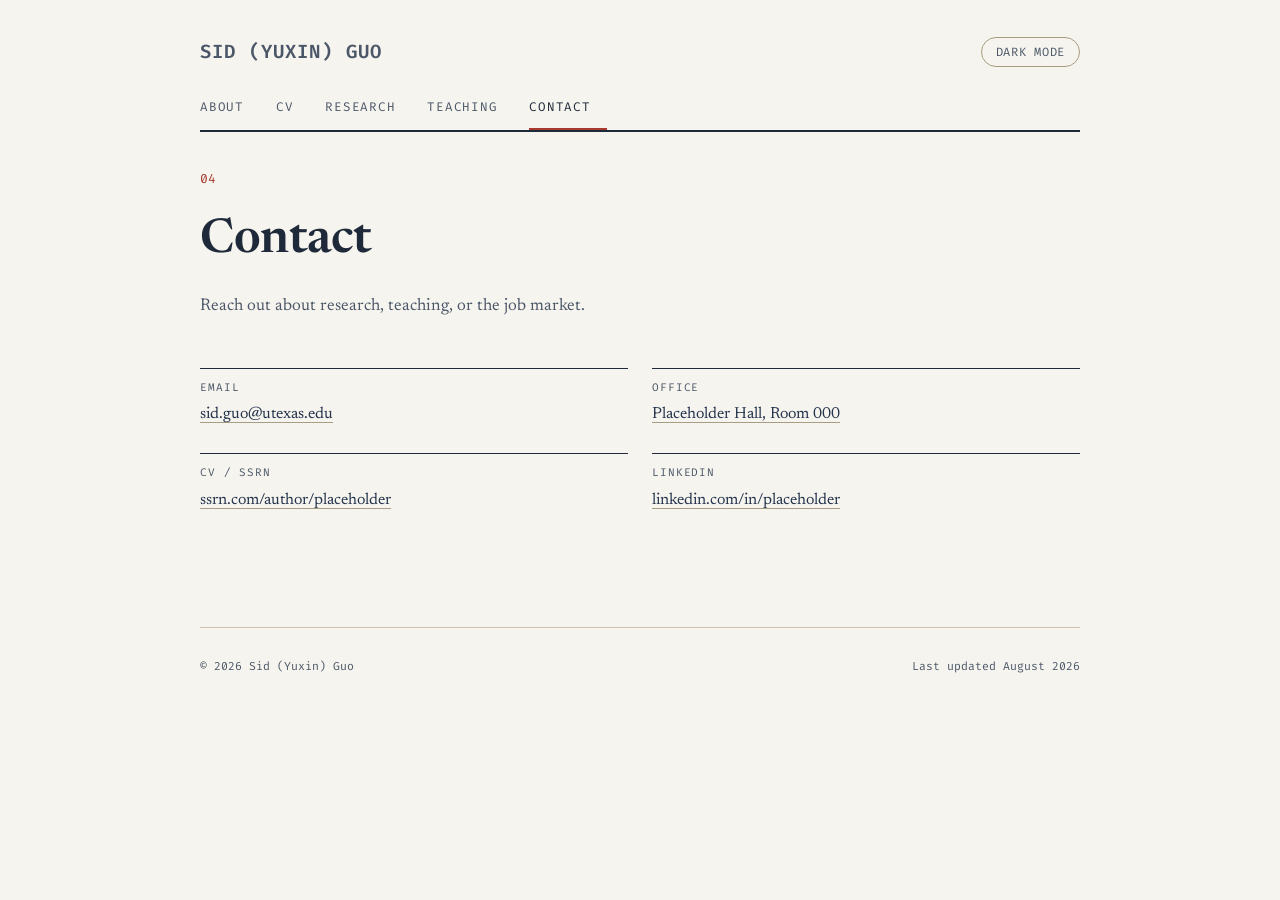
==== contact.html @ 55ad9384 "init commit" ====
<!DOCTYPE html>
<html lang="en">
<head>
<meta charset="UTF-8">
<meta name="viewport" content="width=device-width, initial-scale=1.0">
<title>Contact — Sid (Yuxin) Guo</title>
<link rel="preconnect" href="https://fonts.googleapis.com">
<link rel="preconnect" href="https://fonts.gstatic.com" crossorigin>
<link href="https://fonts.googleapis.com/css2?family=Newsreader:ital,opsz,wght@0,6..72,400;0,6..72,500;0,6..72,600;0,6..72,700;1,6..72,400&family=Fira+Code:wght@400;500;600&display=swap" rel="stylesheet">
<link rel="stylesheet" href="style.css">
<script src="theme.js"></script>
</head>
<body>

<div class="wrap">

  <header class="top fade-in">
    <div class="top-row">
      <a class="eyebrow-mini" href="index.html">Sid (Yuxin) Guo</a>
      <button id="theme-toggle" class="theme-toggle" type="button">Dark mode</button>
    </div>
    <nav class="tabs">
      <a href="index.html">About</a>
      <a href="cv.html">CV</a>
      <a href="research.html">Research</a>
      <a href="teaching.html">Teaching</a>
      <a href="contact.html" class="active">Contact</a>
    </nav>
  </header>

  <main>
    <section class="page-head fade-in" style="padding-bottom:0;">
      <span class="line-no mono">04</span>
      <h1>Contact</h1>
      <p class="lede">Reach out about research, teaching, or the job market.</p>
    </section>

    <section style="padding-top:6px;">
      <div class="signatures">
        <div class="sig">
          <span class="label">Email</span>
          <a href="mailto:sid.guo@utexas.edu">sid.guo@utexas.edu</a>
        </div>
        <div class="sig">
          <span class="label">Office</span>
          <a href="#">Placeholder Hall, Room 000</a>
        </div>
        <div class="sig">
          <span class="label">CV / SSRN</span>
          <a href="#">ssrn.com/author/placeholder</a>
        </div>
        <div class="sig">
          <span class="label">LinkedIn</span>
          <a href="#">linkedin.com/in/placeholder</a>
        </div>
      </div>
    </section>
  </main>

  <footer>
    <span>© 2026 Sid (Yuxin) Guo</span>
    <span>Last updated August 2026</span>
  </footer>

</div>

</body>
</html>
---- style.css ----
:root{
  --paper:#F6F4EE;
  --paper-raised:#FBFAF6;
  --ink:#1E2A3A;
  --ink-soft:#4B5768;
  --rule:#CBC3AE;
  --rule-strong:#A79D82;
  --stamp:#A63A2E;
  --navy:#24344D;
}

:root[data-theme="dark"]{
  --paper:#14181F;
  --paper-raised:#1B212B;
  --ink:#EDE9DF;
  --ink-soft:#9BA3B0;
  --rule:#2B3240;
  --rule-strong:#3D4658;
  --stamp:#D6A84F;
  --navy:#EDE9DF;
}

*{box-sizing:border-box;}
html{scroll-behavior:smooth;}

body{
  margin:0;
  background:var(--paper);
  color:var(--ink);
  font-family:'Newsreader', Georgia, serif;
  font-size:17px;
  line-height:1.65;
  -webkit-font-smoothing:antialiased;
  transition:background .2s ease, color .2s ease;
}

a{color:var(--navy);}
a:focus-visible, button:focus-visible{
  outline:2px solid var(--stamp);
  outline-offset:3px;
}

.mono{
  font-family:'Fira Code', ui-monospace, monospace;
}

/* ---------- theme toggle ---------- */
.theme-toggle{
  font-family:'Fira Code', monospace;
  font-size:12px;
  letter-spacing:.06em;
  text-transform:uppercase;
  color:var(--ink-soft);
  background:transparent;
  border:1px solid var(--rule-strong);
  border-radius:20px;
  padding:6px 14px;
  cursor:pointer;
  transition:color .15s ease, border-color .15s ease, background .15s ease;
}
.theme-toggle:hover{
  color:var(--stamp);
  border-color:var(--stamp);
}

/* ---------- shell ---------- */
.wrap{
  max-width:960px;
  margin:0 auto;
  padding:0 40px;
}

/* ---------- nav ---------- */
header.top{
  border-bottom:2px solid var(--ink);
  padding-top:36px;
}
.top-row{
  display:flex;
  justify-content:space-between;
  align-items:center;
  gap:16px;
}
.eyebrow-mini{
  font-family:'Fira Code', monospace;
  font-size:19px;
  font-weight:600;
  letter-spacing:.06em;
  text-transform:uppercase;
  color:var(--ink-soft);
  text-decoration:none;
}
.eyebrow-mini:hover{color:var(--stamp);}
nav.tabs{
  display:flex;
  flex-wrap:wrap;
  gap:0;
  margin-top:20px;
}
nav.tabs a{
  font-family:'Fira Code', monospace;
  font-size:12.5px;
  letter-spacing:.06em;
  text-transform:uppercase;
  text-decoration:none;
  color:var(--ink-soft);
  padding:10px 16px 10px 0;
  margin-right:16px;
  border-bottom:2px solid transparent;
}
nav.tabs a:hover{color:var(--stamp);}
nav.tabs a.active{
  color:var(--ink);
  border-bottom:2px solid var(--stamp);
}

/* ---------- page header (per-page title block) ---------- */
.page-head{
  padding:34px 0 6px;
}
.line-no{
  font-family:'Fira Code', monospace;
  font-size:13px;
  color:var(--stamp);
}
.page-head h1{
  margin:8px 0 0;
  font-size:clamp(2.2rem, 5.5vw, 3rem);
  font-weight:600;
  letter-spacing:-0.01em;
}
p.lede{
  max-width:60ch;
  color:var(--ink-soft);
  margin-top:12px;
}

/* ---------- hero / statement header (home page only) ---------- */
.statement-head{
  padding:34px 0 30px;
}
.head-flex{
  display:flex;
  justify-content:space-between;
  align-items:flex-start;
  gap:28px;
}
.photo-frame{
  flex:0 0 auto;
  width:200px;
  height:200px;
  margin-top:20px;
  border-radius:50%;
  border:1px solid var(--rule-strong);
  background:var(--paper-raised);
  display:flex;
  align-items:center;
  justify-content:center;
  text-align:center;
  overflow:hidden;
}
.photo-frame img{
  width:100%;
  height:100%;
  object-fit:cover;
  display:block;
}
.photo-frame .photo-label{
  font-family:'Fira Code', monospace;
  font-size:10px;
  letter-spacing:.06em;
  text-transform:uppercase;
  color:var(--ink-soft);
  padding:0 10px;
}
@media (max-width:560px){
  .head-flex{
    flex-direction:column-reverse;
  }
  .photo-frame{
    width:104px;
    height:104px;
    margin-top:0;
  }
}
.eyebrow{
  font-family:'Fira Code', monospace;
  font-size:12px;
  letter-spacing:.12em;
  text-transform:uppercase;
  color:var(--stamp);
  margin:0 0 14px;
}
h1.name{
  margin:0;
  font-size:clamp(2.4rem, 5.5vw, 3.4rem);
  font-weight:600;
  letter-spacing:-0.01em;
}
.role-line{
  margin:10px 0 0;
  font-family:'Fira Code', monospace;
  font-size:16.5px;
  color:var(--ink-soft);
}
.abstract{
  margin:22px 0 0;
  max-width:80ch;
  color:var(--ink);
  font-size:17px;
}
.abstract .tag{
  font-family:'Fira Code', monospace;
  font-size:11.5px;
  letter-spacing:.08em;
  color:var(--ink-soft);
  display:block;
  margin-bottom:6px;
  text-transform:uppercase;
}

/* ---------- balance snapshot (signature element) ---------- */
.balance{
  margin-top:30px;
  border:1px solid var(--rule-strong);
  background:var(--paper-raised);
}
.balance-title{
  font-family:'Fira Code', monospace;
  font-size:11.5px;
  letter-spacing:.1em;
  text-transform:uppercase;
  color:var(--ink-soft);
  padding:12px 18px;
  border-bottom:1px solid var(--rule);
}
.balance-cols{
  display:grid;
  grid-template-columns:1fr 1fr;
}
.balance-cols > div{padding:16px 18px;}
.balance-cols > div:first-child{border-right:1px solid var(--rule);}
.balance-cols h3{
  margin:0 0 10px;
  font-family:'Fira Code', monospace;
  font-size:11px;
  letter-spacing:.08em;
  text-transform:uppercase;
  color:var(--navy);
}
.balance-cols ul{
  margin:0; padding:0; list-style:none;
  font-size:14.5px;
  color:var(--ink-soft);
}
.balance-cols li{
  padding:5px 0;
  border-bottom:1px dashed var(--rule);
}
.balance-cols li:last-child{border-bottom:none;}
@media (max-width:520px){
  .balance-cols{grid-template-columns:1fr;}
  .balance-cols > div:first-child{border-right:none;border-bottom:1px solid var(--rule);}
}

/* ---------- page body sections ---------- */
main{
  padding-bottom:40px;
}
section{
  padding:36px 0 52px;
}

/* research list = journal entries */
.entries{
  margin-top:20px;
  display:flex;
  flex-direction:column;
}
.entry{
  display:grid;
  grid-template-columns:96px 1fr;
  gap:18px;
  padding:16px 0;
  border-top:1px dashed var(--rule);
}
.entry:first-child{border-top:none;}
.entry .status{
  font-family:'Fira Code', monospace;
  font-size:11.5px;
  color:var(--ink-soft);
  letter-spacing:.03em;
  padding-top:2px;
}
.entry h3{
  margin:0 0 6px;
  font-size:1.02rem;
  font-weight:600;
}
.entry p{
  margin:0;
  color:var(--ink-soft);
  font-size:15px;
}
@media (max-width:520px){
  .entry{grid-template-columns:1fr;}
}

/* CV = ledger rows, right-aligned dates like amounts */
.ledger-rows{margin-top:8px;}
.ledger-group{margin-bottom:26px;}
.ledger-group h3{
  font-family:'Fira Code', monospace;
  font-size:11.5px;
  letter-spacing:.08em;
  text-transform:uppercase;
  color:var(--navy);
  margin:0 0 10px;
}
.ledger-row{
  display:flex;
  justify-content:space-between;
  gap:16px;
  padding:9px 0;
  border-bottom:1px dashed var(--rule);
}
.ledger-row:last-child{border-bottom:none;}
.ledger-row .desc{font-size:15px;}
.ledger-row .amt{
  font-family:'Fira Code', monospace;
  font-size:13.5px;
  color:var(--ink-soft);
  white-space:nowrap;
}

.cv-download{
  display:inline-block;
  margin-top:22px;
  font-family:'Fira Code', monospace;
  font-size:12.5px;
  letter-spacing:.06em;
  text-transform:uppercase;
  text-decoration:none;
  color:var(--paper);
  background:var(--ink);
  padding:11px 20px;
  border:1px solid var(--ink);
  transition:background .15s ease, color .15s ease;
}
.cv-download:hover{
  background:var(--paper);
  color:var(--ink);
}

/* teaching */
.courses{
  margin-top:18px;
  display:grid;
  gap:14px;
}
.course{
  display:flex;
  justify-content:space-between;
  gap:16px;
  padding:14px 16px;
  background:var(--paper-raised);
  border:1px solid var(--rule);
}
.course .code{
  font-family:'Fira Code', monospace;
  font-size:12.5px;
  color:var(--stamp);
  white-space:nowrap;
}

/* contact / footer as signatures */
.signatures{
  margin-top:24px;
  display:grid;
  grid-template-columns:1fr 1fr;
  gap:24px;
}
.sig{
  border-top:1px solid var(--ink);
  padding-top:10px;
}
.sig .label{
  font-family:'Fira Code', monospace;
  font-size:11px;
  text-transform:uppercase;
  letter-spacing:.08em;
  color:var(--ink-soft);
  display:block;
  margin-bottom:4px;
}
.sig a{
  text-decoration:none;
  font-size:16px;
  border-bottom:1px solid var(--rule-strong);
}
.sig a:hover{color:var(--stamp); border-color:var(--stamp);}
@media (max-width:520px){
  .signatures{grid-template-columns:1fr;}
}

footer{
  padding:30px 0 60px;
  border-top:1px solid var(--rule);
  margin-top:20px;
  font-family:'Fira Code', monospace;
  font-size:11.5px;
  color:var(--ink-soft);
  display:flex;
  justify-content:space-between;
  gap:12px;
  flex-wrap:wrap;
}

@media (prefers-reduced-motion: no-preference){
  .fade-in{
    animation:fadeIn .5s ease both;
  }
  @keyframes fadeIn{
    from{opacity:0; transform:translateY(6px);}
    to{opacity:1; transform:translateY(0);}
  }
}
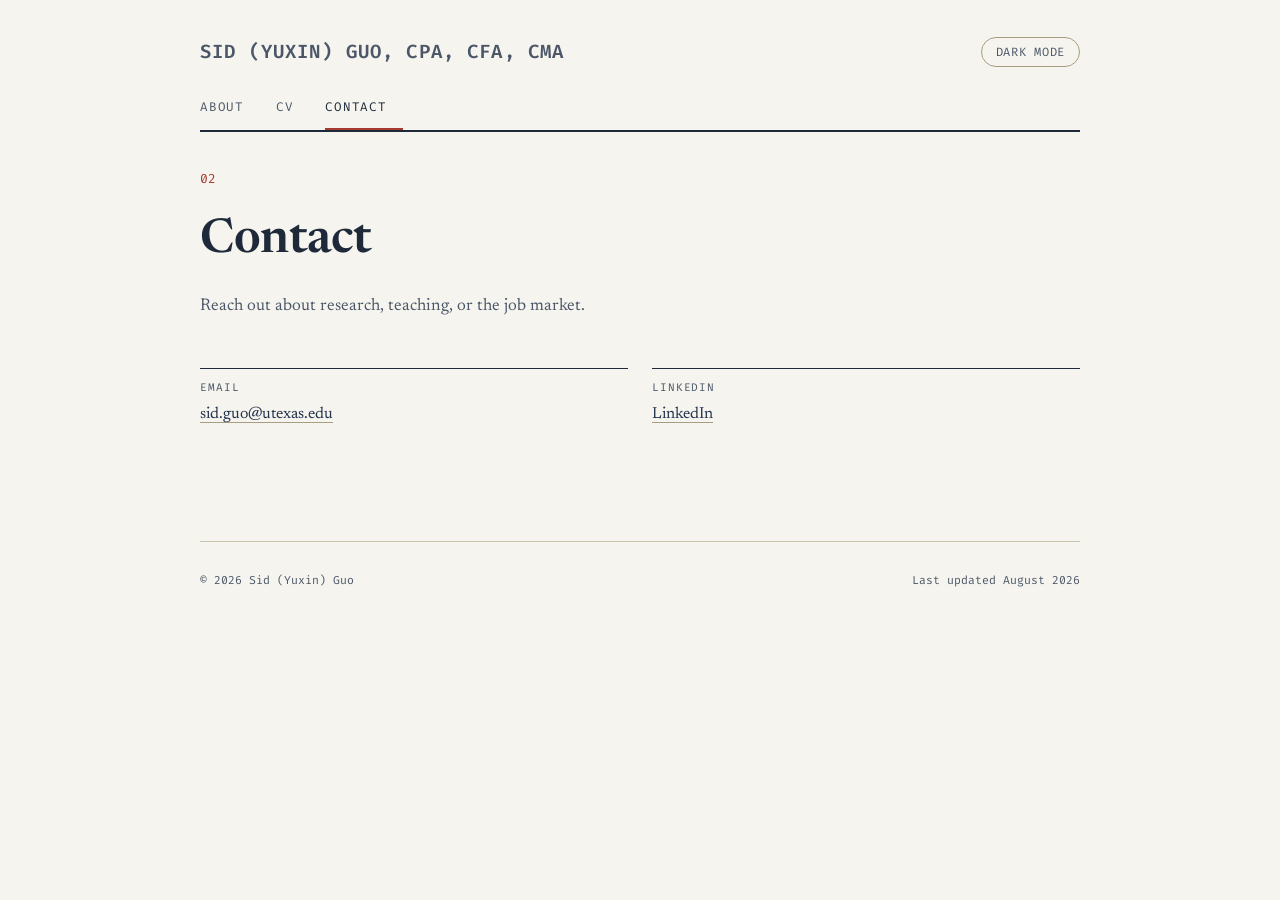
==== commit be97c76e: "update" ====
--- a/contact.html
+++ b/contact.html
@@ -16,21 +16,21 @@
 
   <header class="top fade-in">
     <div class="top-row">
-      <a class="eyebrow-mini" href="index.html">Sid (Yuxin) Guo</a>
+      <a class="eyebrow-mini" href="index.html">Sid (Yuxin) Guo, CPA, CFA, CMA</a>
       <button id="theme-toggle" class="theme-toggle" type="button">Dark mode</button>
     </div>
     <nav class="tabs">
       <a href="index.html">About</a>
       <a href="cv.html">CV</a>
-      <a href="research.html">Research</a>
-      <a href="teaching.html">Teaching</a>
+      <!-- <a href="research.html">Research</a> -->
+      <!-- <a href="teaching.html">Teaching</a> -->
       <a href="contact.html" class="active">Contact</a>
     </nav>
   </header>
 
   <main>
     <section class="page-head fade-in" style="padding-bottom:0;">
-      <span class="line-no mono">04</span>
+      <span class="line-no mono">02</span>
       <h1>Contact</h1>
       <p class="lede">Reach out about research, teaching, or the job market.</p>
     </section>
@@ -41,17 +41,17 @@
           <span class="label">Email</span>
           <a href="mailto:sid.guo@utexas.edu">sid.guo@utexas.edu</a>
         </div>
-        <div class="sig">
+        <!-- <div class="sig">
           <span class="label">Office</span>
           <a href="#">Placeholder Hall, Room 000</a>
-        </div>
-        <div class="sig">
-          <span class="label">CV / SSRN</span>
-          <a href="#">ssrn.com/author/placeholder</a>
-        </div>
+        </div> -->
+        <!-- <div class="sig">
+          <span class="label">CV</span>
+          <a href="./resources/Resume-YuxinGuo.pdf">Sid (Yuxin) Guo</a>
+        </div> -->
         <div class="sig">
           <span class="label">LinkedIn</span>
-          <a href="#">linkedin.com/in/placeholder</a>
+          <a href="https://www.linkedin.com/in/yuxin-guo-cpa-cma/">LinkedIn</a>
         </div>
       </div>
     </section>
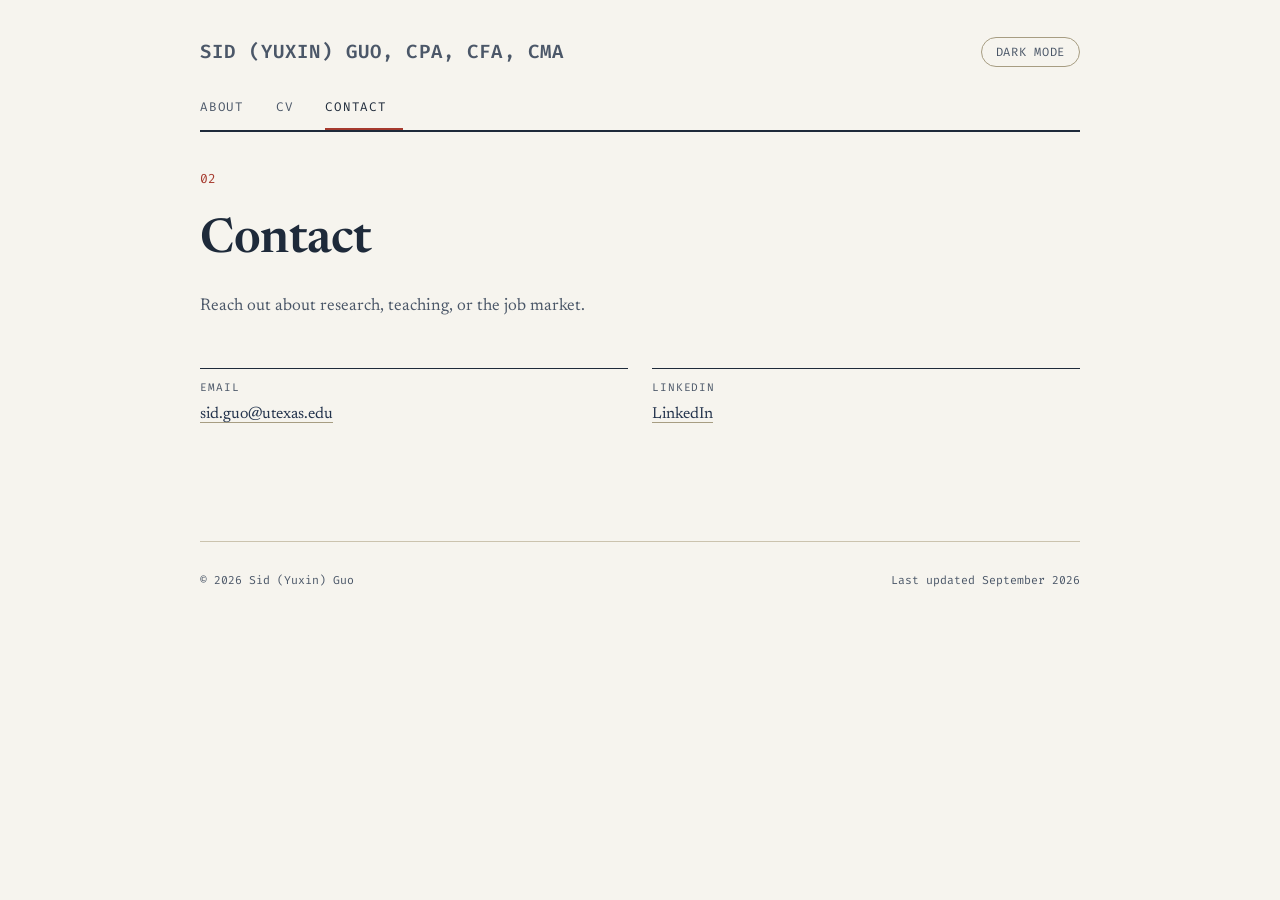
==== commit 0f759ec2: "update time" ====
--- a/contact.html
+++ b/contact.html
@@ -59,7 +59,7 @@
 
   <footer>
     <span>© 2026 Sid (Yuxin) Guo</span>
-    <span>Last updated August 2026</span>
+    <span>Last updated September 2026</span>
   </footer>
 
 </div>
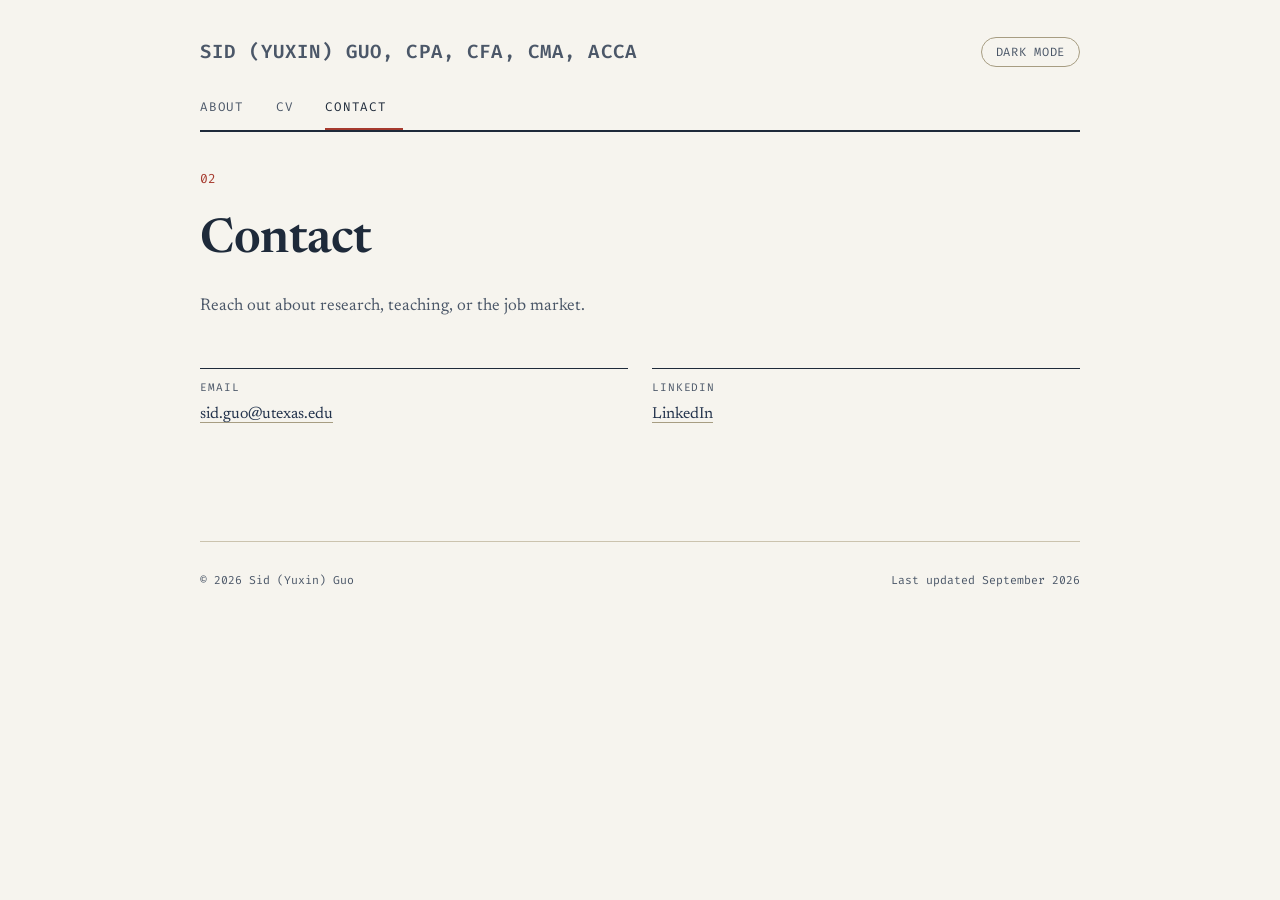
==== commit 52ecc3d0: "update info" ====
--- a/contact.html
+++ b/contact.html
@@ -16,7 +16,7 @@
 
   <header class="top fade-in">
     <div class="top-row">
-      <a class="eyebrow-mini" href="index.html">Sid (Yuxin) Guo, CPA, CFA, CMA</a>
+      <a class="eyebrow-mini" href="index.html">Sid (Yuxin) Guo, CPA, CFA, CMA, ACCA</a>
       <button id="theme-toggle" class="theme-toggle" type="button">Dark mode</button>
     </div>
     <nav class="tabs">
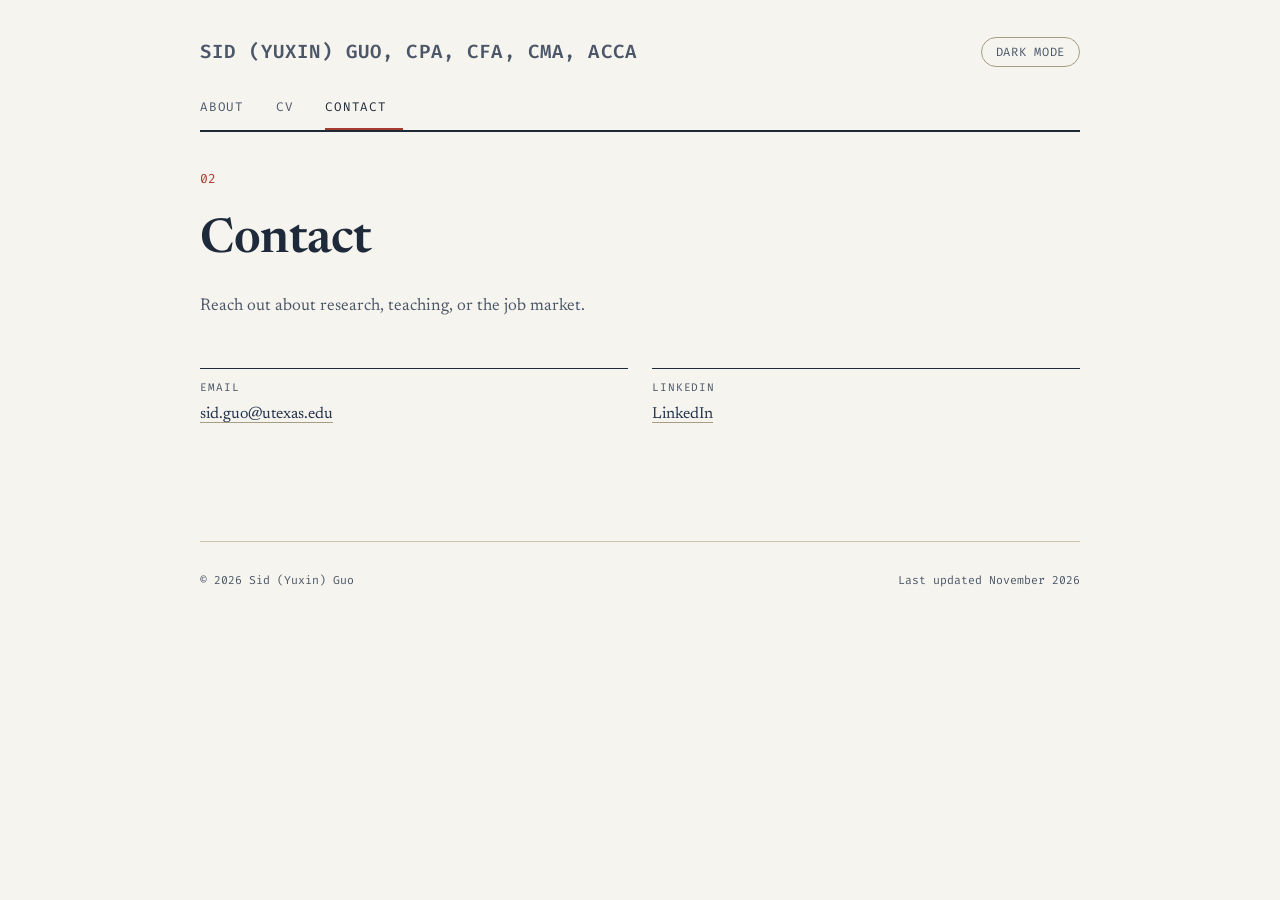
==== commit 693b86e6: "update info" ====
--- a/contact.html
+++ b/contact.html
@@ -59,7 +59,7 @@
 
   <footer>
     <span>© 2026 Sid (Yuxin) Guo</span>
-    <span>Last updated September 2026</span>
+    <span>Last updated November 2026</span>
   </footer>
 
 </div>
